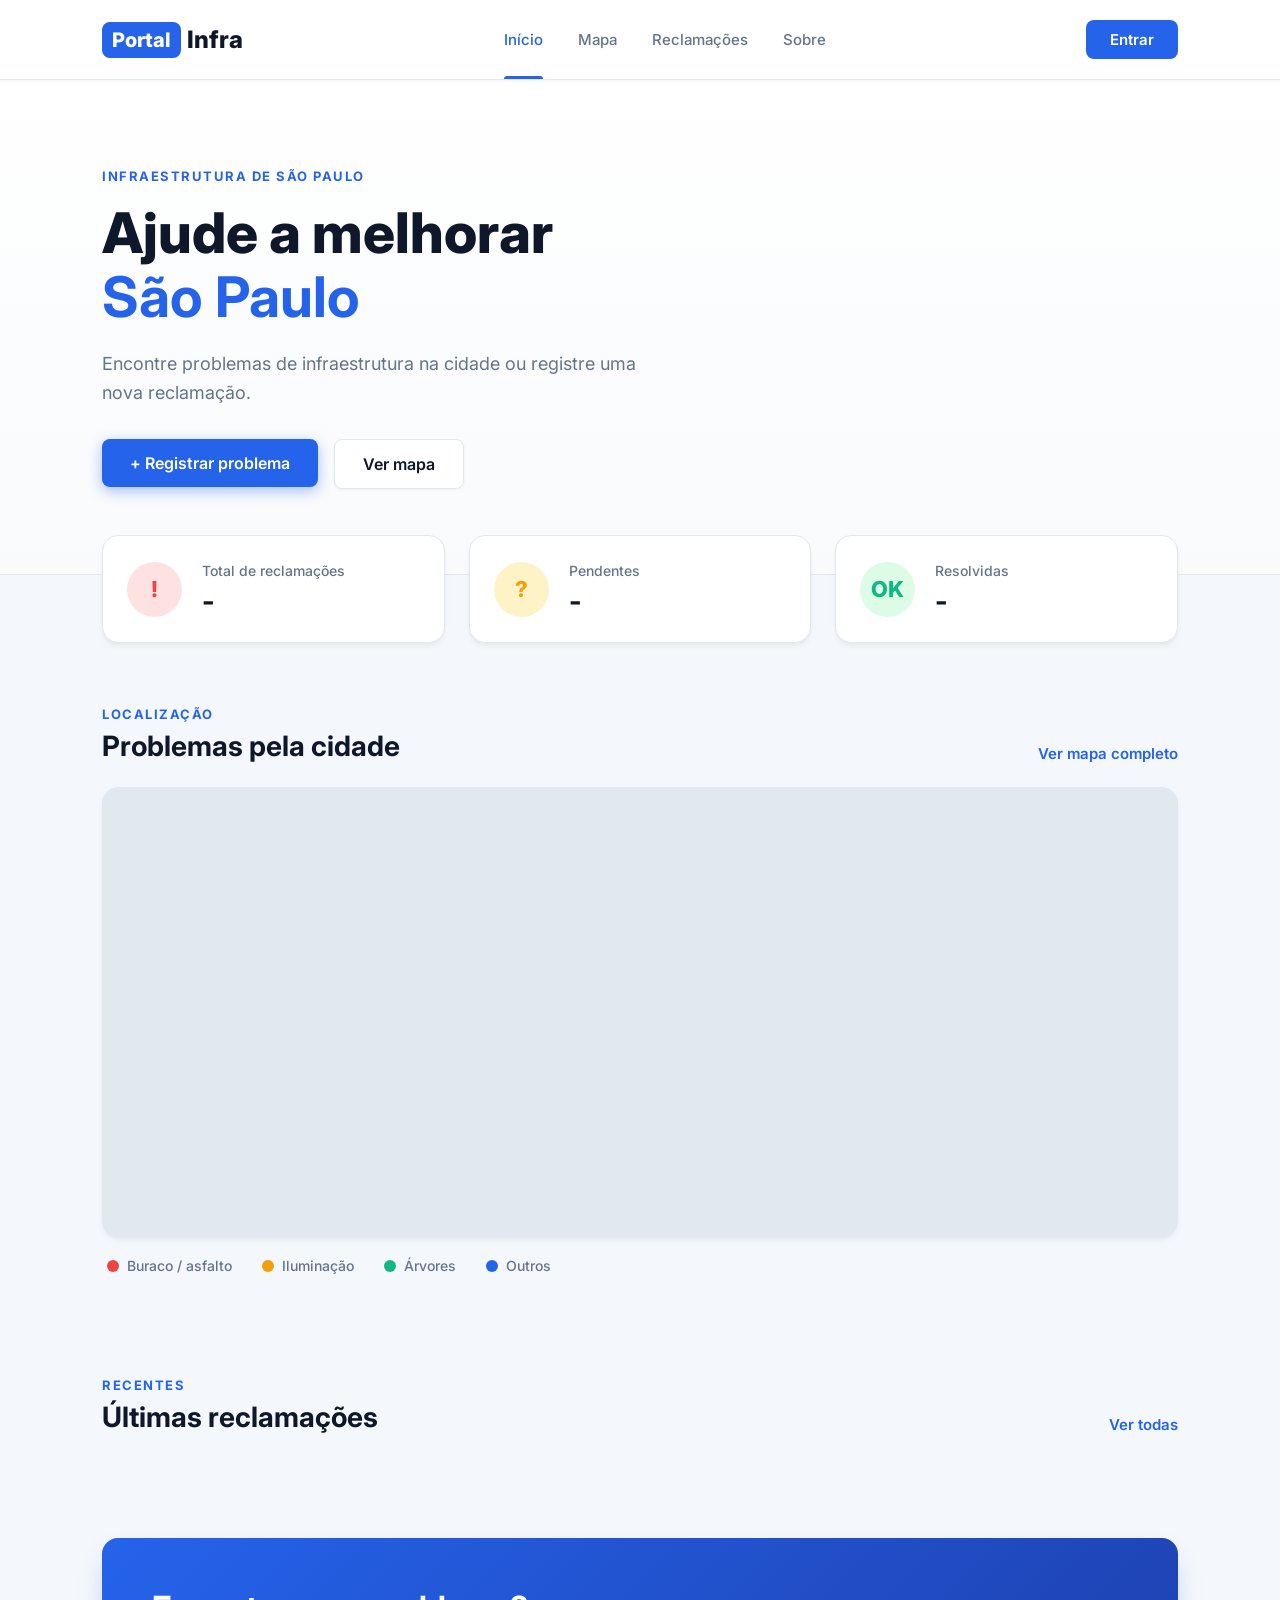
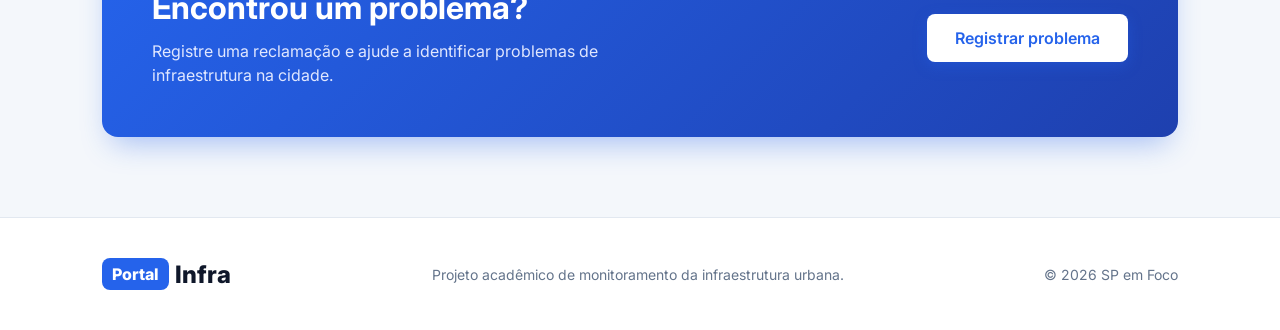
==== index.html @ 8dc9df92 "Adicionado Editar Reclamação e Excluir" ====
<!doctype html>
<html lang="pt-br">
  <head>
    <meta charset="UTF-8" />
    <meta name="viewport" content="width=device-width, initial-scale=1.0" />
    <title>Portal Infra</title>
    <!-- Adicionando a fonte Inter -->
    <link rel="preconnect" href="https://fonts.googleapis.com" />
    <link rel="preconnect" href="https://fonts.gstatic.com" crossorigin />
    <link
      href="https://fonts.googleapis.com/css2?family=Inter:wght@400;500;600;700;800&display=swap"
      rel="stylesheet"
    />
    <link rel="stylesheet" href="style.css" />
    <script src="api.js" defer></script>
    <script src="scriptindex.js" defer></script>
  </head>
  <body>
    <!-- CABEÇALHO -->
    <header class="header">
      <div class="logo"><span>Portal</span> Infra</div>

      <nav>
        <a href="#" class="active">Início</a>
        <a href="#">Mapa</a>
        <a href="reclamacoes.html">Reclamações</a>
        <a href="#">Sobre</a>
      </nav>

      <!-- Área do usuário -->
      <div class="user-menu" id="user-menu" style="display: none">
        <button
          class="user-menu-btn"
          id="user-menu-btn"
          type="button"
          aria-expanded="false"
        >
          <span id="nome-usuario">Usuário</span>
          <span class="seta-menu">▼</span>
        </button>

        <div class="user-dropdown" id="user-dropdown" hidden>
          <a href="perfil.html">Meu perfil</a>
          <a href="reclamacoes.html">Reclamações</a>
          <button type="button" id="btn-sair">Sair</button>
        </div>
      </div>
    
      <a href="login.html" id="btn-entrar">
        <button class="btn-login" type="button">Entrar</button>
      </a>
    </header>

    <!-- CONTEÚDO PRINCIPAL -->
    <main>
      <!-- HERO -->
      <section class="hero">
        <div class="hero-text">
          <span class="tag">INFRAESTRUTURA DE SÃO PAULO</span>
          <h1>
            Ajude a melhorar
            <strong>São Paulo</strong>
          </h1>
          <p>
            Encontre problemas de infraestrutura na cidade ou registre uma nova
            reclamação.
          </p>

          <div class="hero-buttons">
            <a href="nova-reclamacao.html">
              <button class="btn-primary">+ Registrar problema</button>
            </a>
            <button class="btn-secondary">Ver mapa</button>
          </div>
        </div>
      </section>

      <!-- ESTATÍSTICAS -->
      <section class="stats">
        <div class="stat-card">
          <div class="red-recl">!</div>
          <div>
            <span>Total de reclamações</span>
            <h2 id="count-total">-</h2>
          </div>
        </div>

        <div class="stat-card">
          <div class="analise-yel">?</div>
          <div>
            <span>Pendentes</span>
            <h2 id="count-pendentes">-</h2>
          </div>
        </div>

        <div class="stat-card">
          <div class="resolvidas-gre">OK</div>
          <div>
            <span>Resolvidas</span>
            <h2 id="count-resolvidas">-</h2>
          </div>
        </div>
      </section>

      <!-- MAPA -->
      <section class="map-section">
        <div class="section-title">
          <div>
            <span class="small-title">LOCALIZAÇÃO</span>
            <h2>Problemas pela cidade</h2>
          </div>
          <button class="see-map">Ver mapa completo</button>
        </div>

        <div class="map" id="map">
          <!-- Conteúdo do mapa inserido pelo JS -->
        </div>

        <!-- LEGENDA -->
        <div class="legend">
          <div><span class="legend-dot red-dot"></span> Buraco / asfalto</div>
          <div><span class="legend-dot yellow-dot"></span> Iluminação</div>
          <div><span class="legend-dot green-dot"></span> Árvores</div>
          <div><span class="legend-dot blue-dot"></span> Outros</div>
        </div>
      </section>

      <!-- RECLAMAÇÕES RECENTES -->
      <section class="complaints">
        <div class="section-title">
          <div>
            <span class="small-title">RECENTES</span>
            <h2>Últimas reclamações</h2>
          </div>
          <button class="see-map">Ver todas</button>
        </div>

        <div class="complaint-list">
          <!-- Conteúdo das reclamações inserido pelo JS -->
           <div class="complaint-list" id="lista-recentes"></div>
        </div>
      </section>

      <!-- CTA -->
      <section class="cta">
        <div>
          <h2>Encontrou um problema?</h2>
          <p>
            Registre uma reclamação e ajude a identificar problemas de
            infraestrutura na cidade.
          </p>
        </div>
        <button class="btn-primary cta-btn">Registrar problema</button>
      </section>
    </main>

    <!-- RODAPÉ -->
    <footer>
      <div class="logo"><span>Portal</span> Infra</div>
      <p>Projeto acadêmico de monitoramento da infraestrutura urbana.</p>
      <span>© 2026 SP em Foco</span>
    </footer>


  </body>
</html>
---- style.css ----
/* =========================
   VARIÁVEIS DE COR E ESTILO
========================= */
:root {
  --primary: #2563eb;
  --primary-hover: #1d4ed8;
  --bg-color: #f4f7fb;
  --white: #ffffff;
  --text-dark: #0f172a;
  --text-muted: #64748b;
  --border-light: #e2e8f0;

  --shadow-sm: 0 1px 3px rgba(0, 0, 0, 0.05);
  --shadow-md:
    0 4px 6px -1px rgba(0, 0, 0, 0.05), 0 2px 4px -1px rgba(0, 0, 0, 0.03);
  --shadow-lg:
    0 10px 15px -3px rgba(0, 0, 0, 0.05), 0 4px 6px -2px rgba(0, 0, 0, 0.025);

  --radius-sm: 8px;
  --radius-md: 12px;
  --radius-lg: 16px;
}

* {
  margin: 0;
  padding: 0;
  box-sizing: border-box;
}

body {
  font-family: "Inter", Arial, Helvetica, sans-serif;
  background: var(--bg-color);
  color: var(--text-dark);
  -webkit-font-smoothing: antialiased;
}

button {
  font-family: inherit;
  cursor: pointer;
  border: none;
  transition: all 0.2s ease;
}

a {
  text-decoration: none;
  color: inherit;
}

/* =========================
   HEADER
========================= */
.header {
  height: 80px;
  background: var(--white);
  display: flex;
  align-items: center;
  justify-content: space-between;
  padding: 0 8%;
  border-bottom: 1px solid var(--border-light);
  box-shadow: var(--shadow-sm);
  position: sticky;
  top: 0;
  z-index: 100;
}

.logo {
  font-size: 24px;
  font-weight: 800;
  color: var(--text-dark);
  display: flex;
  align-items: center;
}

.logo span {
  background: var(--primary);
  color: var(--white);
  padding: 6px 10px;
  border-radius: var(--radius-sm);
  margin-right: 6px;
  font-size: 20px;
}

nav {
  display: flex;
  gap: 35px;
}

nav a {
  color: var(--text-muted);
  font-size: 15px;
  font-weight: 500;
  transition: 0.2s;
  position: relative;
}

nav a:hover,
nav .active {
  color: var(--primary);
}

nav .active::after {
  content: "";
  position: absolute;
  bottom: -30px;
  left: 0;
  width: 100%;
  height: 3px;
  background: var(--primary);
  border-radius: 3px 3px 0 0;
}

.btn-login {
  background: var(--primary);
  color: var(--white);
  padding: 10px 24px;
  border-radius: var(--radius-sm);
  font-weight: 600;
  font-size: 15px;
}

.btn-login:hover {
  background: var(--primary-hover);
  transform: translateY(-1px);
  box-shadow: var(--shadow-md);
}

/* =========================
   HERO
========================= */
.hero {
  background: linear-gradient(to bottom, #ffffff, #f8fafc);
  padding: 85px 8% 85px;
  border-bottom: 1px solid var(--border-light);
}

.hero-text {
  max-width: 650px;
}

.tag,
.small-title {
  font-size: 13px;
  font-weight: 700;
  letter-spacing: 1.5px;
  color: var(--primary);
  text-transform: uppercase;
}

.hero h1 {
  font-size: 56px;
  font-weight: 800;
  line-height: 1.15;
  color: var(--text-dark);
  margin: 16px 0 20px;
}

.hero h1 strong {
  display: block;
  color: var(--primary);
}

.hero p {
  color: var(--text-muted);
  font-size: 18px;
  line-height: 1.6;
  max-width: 540px;
}

.hero-buttons {
  display: flex;
  gap: 16px;
  margin-top: 32px;
}

.btn-primary {
  background: var(--primary);
  color: var(--white);
  padding: 14px 28px;
  border-radius: var(--radius-sm);
  font-weight: 600;
  font-size: 16px;
  box-shadow: 0 4px 14px 0 rgba(37, 99, 235, 0.39);
}

.btn-primary:hover {
  background: var(--primary-hover);
  transform: translateY(-2px);
}

.btn-secondary {
  background: var(--white);
  color: var(--text-dark);
  padding: 14px 28px;
  border-radius: var(--radius-sm);
  font-weight: 600;
  font-size: 16px;
  border: 1px solid var(--border-light);
  box-shadow: var(--shadow-sm);
}

.btn-secondary:hover {
  background: #f8fafc;
  transform: translateY(-2px);
}

/* =========================
   ESTATÍSTICAS (OS 3 CARDS)
========================= */
.stats {
  padding: 0 8%;
  margin-top: -40px; /* Sobe os cards em cima do Hero */
  margin-bottom: 40px;
  display: grid;
  grid-template-columns: repeat(3, 1fr);
  gap: 24px;
  position: relative;
  z-index: 10;
}

.stat-card {
  background: var(--white);
  border: 1px solid var(--border-light);
  border-radius: var(--radius-lg);
  padding: 24px;
  display: flex;
  align-items: center;
  gap: 20px;
  box-shadow: var(--shadow-md);
  transition: 0.3s ease;
}

.stat-card:hover {
  transform: translateY(-5px);
  box-shadow: var(--shadow-lg);
}

.stat-card span {
  color: var(--text-muted);
  font-size: 14px;
  font-weight: 500;
}

.stat-card h2 {
  font-size: 28px;
  font-weight: 700;
  margin-top: 4px;
}

.red-recl,
.analise-yel,
.resolvidas-gre {
  display: flex;
  width: 55px;
  height: 55px;
  justify-content: center;
  align-items: center;
  border-radius: 50%;
  font-weight: 800;
  font-size: 22px;
  flex-shrink: 0;
}

.red-recl {
  background: #fee2e2;
  color: #ef4444;
}
.analise-yel {
  background: #fef3c7;
  color: #f59e0b;
}
.resolvidas-gre {
  background: #dcfce7;
  color: #10b981;
}

/* =========================
   TÍTULOS E SEÇÕES
========================= */
.map-section,
.complaints {
  padding: 20px 8% 60px;
}

.section-title {
  display: flex;
  justify-content: space-between;
  align-items: flex-end;
  margin-bottom: 24px;
}

.section-title h2 {
  font-size: 28px;
  font-weight: 700;
  margin-top: 6px;
}

.see-map {
  background: transparent;
  color: var(--primary);
  font-weight: 600;
  font-size: 15px;
}

.see-map:hover {
  text-decoration: underline;
}

/* =========================
   MAPA
========================= */
.map {
  display: flex;
  height: 450px;
  border-radius: var(--radius-lg);
  position: relative;
  overflow: hidden;
  border: 1px solid var(--border-light);
  background-color: #e2e8f0;
  align-items: center;
  justify-content: center;
  box-shadow: var(--shadow-md);
}

/* =========================
   LEGENDA
========================= */
.legend {
  display: flex;
  gap: 30px;
  padding: 20px 5px;
  color: var(--text-muted);
  font-size: 14px;
  font-weight: 500;
  flex-wrap: wrap; /* Evita que estoure a tela */
}

.legend div {
  display: flex;
  align-items: center;
  gap: 8px;
}

.legend-dot {
  width: 12px;
  height: 12px;
  border-radius: 50%;
}

.red-dot {
  background: #ef4444;
}
.yellow-dot {
  background: #f59e0b;
}
.green-dot {
  background: #10b981;
}
.blue-dot {
  background: var(--primary);
}

/* =========================
   RECLAMAÇÕES
========================= */
.complaint-list {
  display: flex;
  flex-direction: column;
  gap: 16px;
}

.complaint {
  background: var(--white);
  border: 1px solid var(--border-light);
  border-radius: var(--radius-md);
  padding: 20px 24px;
  display: flex;
  align-items: center;
  gap: 20px;
  box-shadow: var(--shadow-sm);
  transition: 0.3s ease;
  position: relative;
}

.complaint:hover {
  box-shadow: var(--shadow-md);
  transform: translateY(-2px);
}

.complaint-info {
  flex: 1;
}

.complaint-info h3 {
  font-size: 18px;
  font-weight: 600;
  margin-bottom: 6px;
  color: var(--text-dark);
}

.complaint-info p {
  font-size: 15px;
  color: var(--text-muted);
}

.date {
  font-size: 13px;
  color: #94a3b8;
  display: block;
  margin-top: 6px;
  font-weight: 500;
}

.status {
  padding: 8px 16px;
  border-radius: 20px;
  font-size: 13px;
  font-weight: 700;
  text-transform: uppercase;
  letter-spacing: 0.5px;
}

.pending {
  background: #fee2e2;
  color: #dc2626;
}
.analysis {
  background: #fef3c7;
  color: #d97706;
}
.resolved {
  background: #dcfce7;
  color: #16a34a;
}

.arrow {
  background: transparent;
  font-size: 24px;
  color: #cbd5e1;
}

.complaint:hover .arrow {
  color: var(--primary);
  transform: translateX(4px);
}

/* =========================
   CTA (Chamada de Ação)
========================= */
.cta {
  margin: 20px 8% 80px;
  padding: 50px;
  border-radius: var(--radius-lg);
  background: linear-gradient(135deg, var(--primary) 0%, #1e40af 100%);
  color: var(--white);
  display: flex;
  align-items: center;
  justify-content: space-between;
  box-shadow: 0 15px 30px -10px rgba(37, 99, 235, 0.4);
}

.cta h2 {
  font-size: 32px;
  font-weight: 700;
  margin-bottom: 12px;
}

.cta p {
  color: #e0e7ff;
  font-size: 16px;
  line-height: 1.5;
  max-width: 500px;
}

.cta .btn-primary {
  background: var(--white);
  color: var(--primary);
}

.cta .btn-primary:hover {
  background: #f8fafc;
  box-shadow: 0 4px 15px rgba(255, 255, 255, 0.3);
}

/* =========================
   FOOTER
========================= */
footer {
  background: var(--white);
  border-top: 1px solid var(--border-light);
  padding: 40px 8%;
  display: flex;
  align-items: center;
  justify-content: space-between;
  color: var(--text-muted);
  font-size: 14px;
}

footer .logo span {
  font-size: 16px;
}

/* =========================
   PÁGINAS DE AUTH / USER MENU
========================= */
.auth-page {
  display: flex;
  align-items: center;
  justify-content: center;
  min-height: calc(100vh - 80px - 100px);
  padding: 60px 5%;
  background: var(--bg-color);
}
.auth-container {
  width: 100%;
  max-width: 720px; /* Aumentado para o grid de cadastro caber perfeitamente */
  margin: 0 auto;
}

/* O Login e Recuperar continuam pequenos e centralizados */
#form-login,
#form-recuperar,
#area-verificacao {
  max-width: 420px;
  margin: 0 auto;
}

#form-cadastro {
  padding: 40px;
}

#cadastro-form {
  display: grid;
  grid-template-columns: 1fr 1fr;
  column-gap: 20px;
}

/* Elementos do cadastro que ocupam a linha inteira (as duas colunas) */
#cadastro-form > .input-group:first-child,
#cadastro-form > .input-group:nth-child(2),
#btn-enviar-codigo,
#cadastro-form .auth-footer {
  grid-column: 1 / -1;
}

.auth-card {
  background: var(--white);
  border: 1px solid var(--border-light);
  border-radius: var(--radius-lg);
  padding: 45px 40px;
  box-shadow: var(--shadow-lg);
}
.auth-header {
  text-align: center;
  margin-bottom: 35px;
}
.auth-header h2 {
  font-size: 26px;
  font-weight: 700;
  color: var(--text-dark);
  margin-bottom: 10px;
}
.auth-header p {
  font-size: 15px;
  color: var(--text-muted);
}
.input-group {
  margin-bottom: 20px;
  display: flex;
  flex-direction: column;
}
.input-group label {
  font-size: 14px;
  font-weight: 600;
  color: var(--text-dark);
  margin-bottom: 8px;
}
.input-group input {
  width: 100%;
  font-family: inherit;
  padding: 14px 16px;
  font-size: 15px;
  border: 1px solid var(--border-light);
  border-radius: var(--radius-sm);
  outline: none;
  transition: 0.2s;
  background: #f8fafc;
}
.input-group input:focus {
  border-color: var(--primary);
  background: var(--white);
  box-shadow: 0 0 0 4px rgba(37, 99, 235, 0.15);
}
.auth-options {
  display: flex;
  justify-content: space-between;
  align-items: center;
  font-size: 14px;
  margin-bottom: 30px;
  color: var(--text-muted);
}
.forgot-password {
  color: var(--primary);
  font-weight: 600;
}
.btn-full {
  width: 100%;
  font-size: 16px;
  padding: 16px;
  border-radius: var(--radius-sm);
}
.auth-footer {
  text-align: center;
  margin-top: 30px;
  font-size: 15px;
  color: var(--text-muted);
  border-top: 1px solid var(--border-light);
  padding-top: 30px;
}
.btn-link {
  background: none;
  color: var(--primary);
  font-weight: 600;
  font-size: 15px;
  padding: 0;
}
.btn-link:hover {
  text-decoration: underline;
}
.input-row {
  display: flex;
  gap: 16px;
}
.input-row .input-group {
  flex: 1;
  min-width: 0;
}
.input-row .input-group:last-child {
  flex: 0 0 120px;
}
#cep-status {
  display: block;
  min-height: 1em;
  margin-top: 6px;
  font-size: 0.85rem;
  color: var(--text-muted);
}
#cep-status[data-erro] {
  color: #ef4444;
}
#form-login,
#form-recuperar,
#area-verificacao {
  max-width: 420px;
  margin: 0 auto;
}
#form-cadastro {
  padding: 40px;
}
#cadastro-form {
  display: grid;
  grid-template-columns: minmax(0, 1fr) minmax(0, 1fr);
  column-gap: 20px;
}
#cadastro-form > .input-group:first-child,
#cadastro-form > .input-group:nth-child(2),
#btn-enviar-codigo {
  grid-column: 1 / -1;
}

.user-menu {
  position: relative;
}
.user-menu-btn {
  display: flex;
  align-items: center;
  gap: 10px;
  padding: 10px 16px;
  border: 1px solid var(--border-light);
  border-radius: var(--radius-sm);
  background: var(--white);
  color: var(--text-dark);
  font-size: 14px;
  font-weight: 600;
  cursor: pointer;
  transition: 0.2s;
}
.user-menu-btn:hover {
  background: #f8fafc;
  border-color: #cbd5e1;
}
.seta-menu {
  font-size: 10px;
  color: var(--text-muted);
}
.user-dropdown {
  position: absolute;
  top: calc(100% + 10px);
  right: 0;
  z-index: 1000;
  width: 220px;
  padding: 8px;
  background: var(--white);
  border: 1px solid var(--border-light);
  border-radius: var(--radius-md);
  box-shadow: var(--shadow-lg);
}
.user-dropdown[hidden] {
  display: none;
}
.user-dropdown a,
.user-dropdown button {
  display: block;
  width: 100%;
  padding: 12px 16px;
  border: none;
  border-radius: 6px;
  background: transparent;
  color: var(--text-dark);
  font: inherit;
  font-size: 14px;
  font-weight: 500;
  text-align: left;
  cursor: pointer;
  transition: 0.2s;
}
.user-dropdown a:hover {
  background: #f1f5f9;
  color: var(--primary);
}
.user-dropdown button {
  color: #ef4444;
  border-top: 1px solid var(--border-light);
  border-radius: 0 0 6px 6px;
  margin-top: 4px;
}
.user-dropdown button:hover {
  background: #fef2f2;
}

/* =========================
   RESPONSIVIDADE (MOBILE)
========================= */
@media (max-width: 850px) {
  /* Header & Hero */
  .header {
    padding: 0 5%;
  }
  nav {
    display: none;
  }

  .hero {
    padding: 50px 5% 70px;
    text-align: center;
  }
  .hero-text {
    margin: 0 auto;
    display: flex;
    flex-direction: column;
    align-items: center;
  }
  .hero h1 {
    font-size: 40px;
  }

  /* Botões adaptados para o celular */
  .hero-buttons {
    flex-direction: column;
    width: 100%;
  }
  .btn-primary,
  .btn-secondary {
    width: 100%;
    text-align: center;
  }

  /* CARDS: Ajuste das laterais e empilhamento */
  .stats {
    padding: 0 6%;
    grid-template-columns: 1fr;
    margin-top: -30px;
    gap: 16px;
  }

  /* Seções internas */
  .map-section,
  .complaints {
    padding: 20px 5% 40px;
  }
  .section-title {
    flex-direction: column;
    align-items: flex-start;
    gap: 12px;
  }
  .see-map {
    align-self: flex-start;
  }
  .map {
    height: 320px;
  }

  /* Reclamações Inteligentes com Grid */
  .complaint {
    display: grid;
    grid-template-columns: auto 1fr;
    grid-template-rows: auto auto;
    gap: 12px 15px;
    align-items: center;
  }

  .complaint > div:first-child {
    grid-column: 1;
    grid-row: 1;
  }
  .complaint-info {
    grid-column: 2;
    grid-row: 1;
  }

  .status {
    grid-column: 1 / -1;
    grid-row: 2;
    width: fit-content;
  }

  .arrow {
    position: absolute;
    right: 20px;
    bottom: 20px;
  }

  /* CTA Inferior */
  .cta {
    margin: 20px 5% 40px;
    padding: 40px 25px;
    flex-direction: column;
    text-align: center;
    gap: 20px;
  }
  .cta .btn-primary {
    width: 100%;
  }

  footer {
    flex-direction: column;
    gap: 15px;
    text-align: center;
  }
}

@media (max-width: 600px) {
  /* Telas ainda menores (Formulários) */
  #cadastro-form {
    grid-template-columns: 1fr;
  }
  .auth-card {
    padding: 30px 20px;
  }
  .input-row {
    flex-direction: column;
    gap: 0;
  }
  .input-row .input-group:last-child {
    flex: 1;
  }
}

/* =========================
   AJUSTE DO BOTÃO VOLTAR (NAVBAR) - GLOBAL
========================= */
.header .btn-secondary {
  background: transparent;
  color: var(--text-muted);
  padding: 8px 18px;
  font-size: 14px;
  font-weight: 600;
  border: 1px solid var(--border-light);
  border-radius: 20px;
  box-shadow: none;
  transition: 0.2s ease;
  display: flex;
  align-items: center;
}

.header .btn-secondary:hover {
  background: #f1f5f9;
  color: var(--primary);
  border-color: #cbd5e1;
  transform: translateY(0);
}
.header .btn-secondary {
    font-family: inherit;
    cursor: pointer;
}
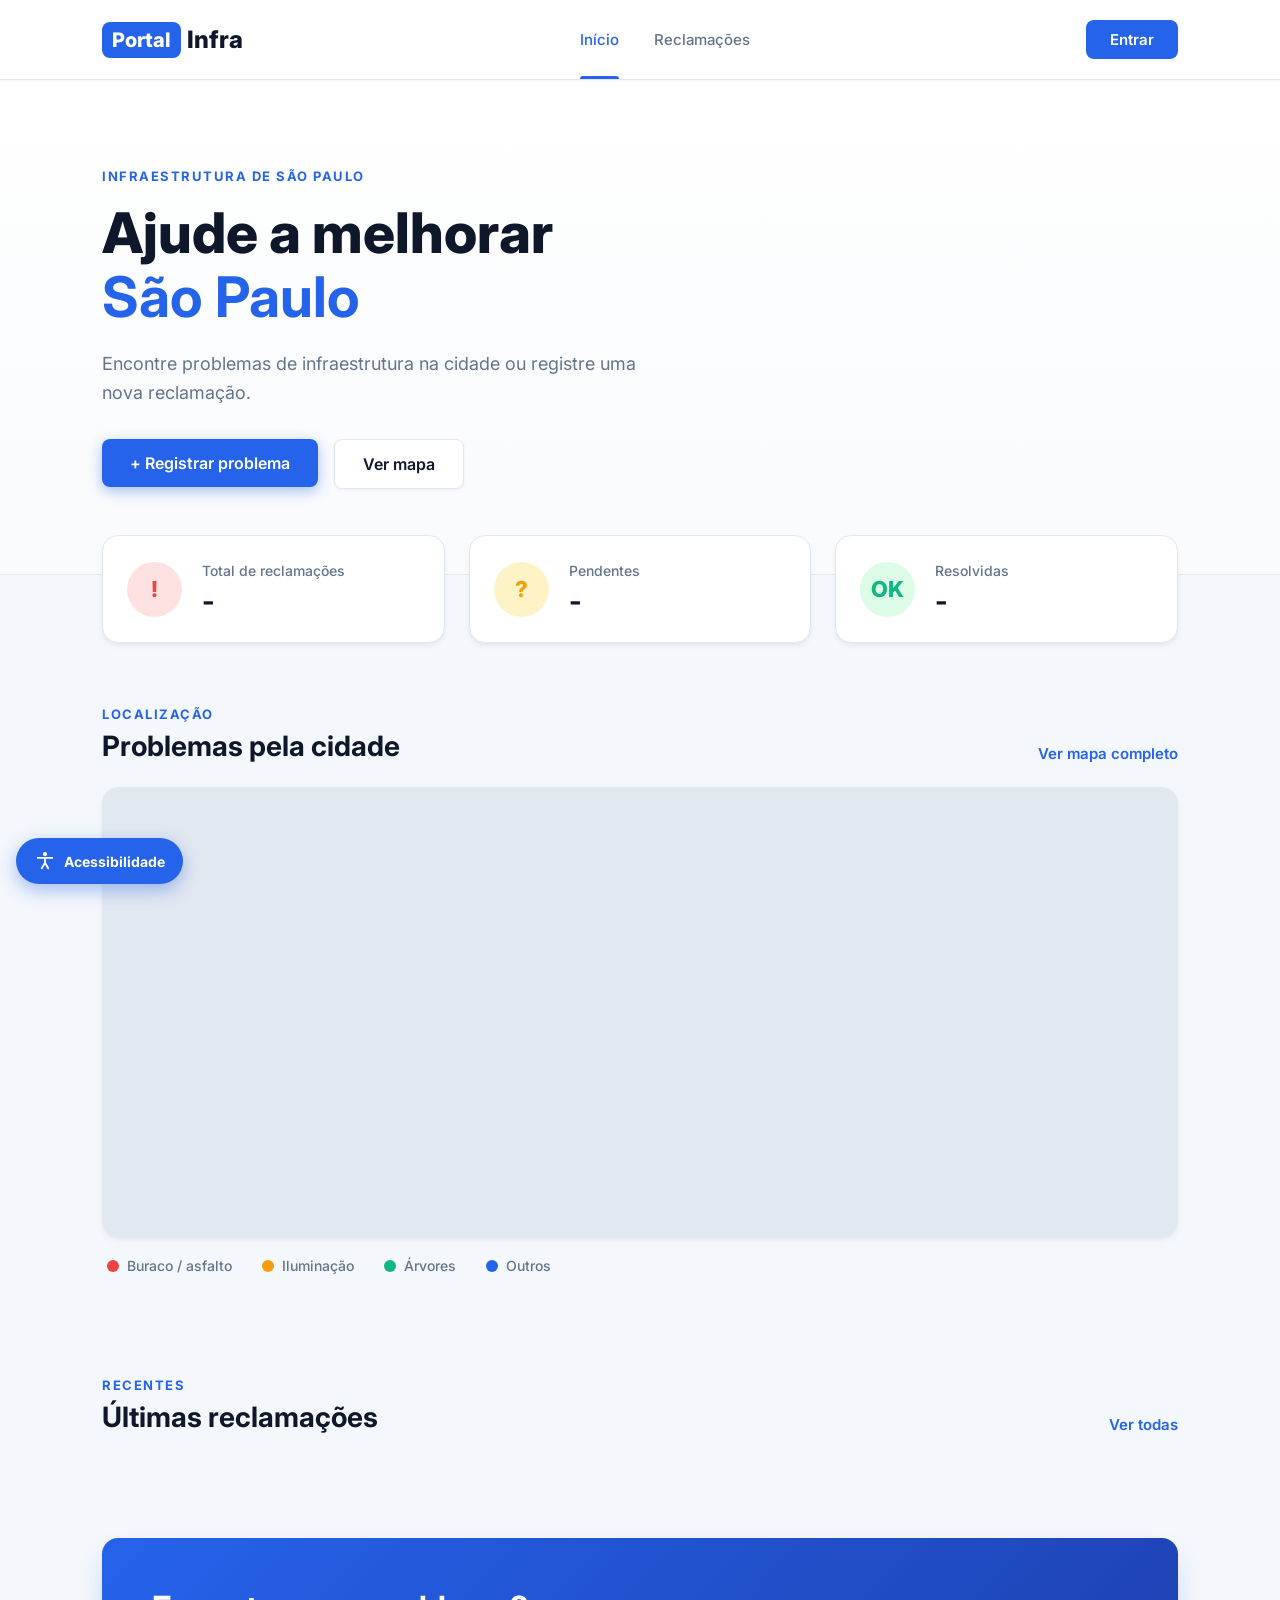
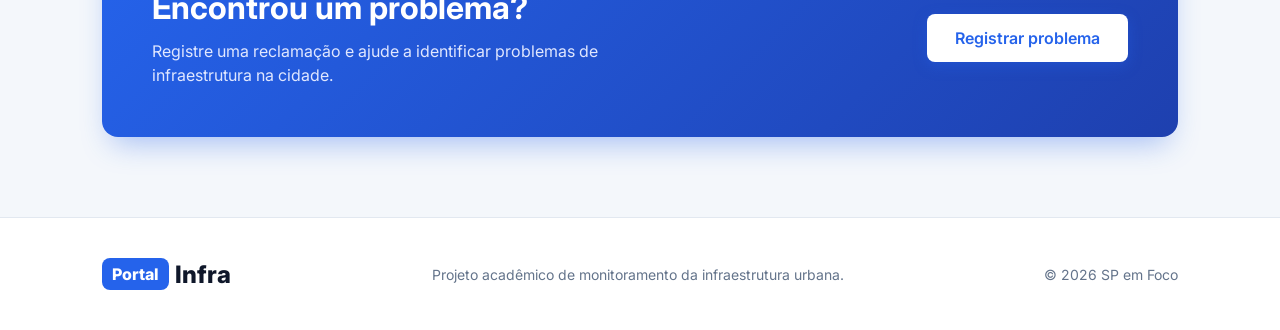
==== commit a804cc82: "removido do header mapa e sobre" ====
--- a/index.html
+++ b/index.html
@@ -1,166 +1,224 @@
 <!doctype html>
 <html lang="pt-br">
-  <head>
-    <meta charset="UTF-8" />
-    <meta name="viewport" content="width=device-width, initial-scale=1.0" />
-    <title>Portal Infra</title>
-    <!-- Adicionando a fonte Inter -->
-    <link rel="preconnect" href="https://fonts.googleapis.com" />
-    <link rel="preconnect" href="https://fonts.gstatic.com" crossorigin />
-    <link
-      href="https://fonts.googleapis.com/css2?family=Inter:wght@400;500;600;700;800&display=swap"
-      rel="stylesheet"
-    />
-    <link rel="stylesheet" href="style.css" />
-    <script src="api.js" defer></script>
-    <script src="scriptindex.js" defer></script>
-  </head>
-  <body>
-    <!-- CABEÇALHO -->
-    <header class="header">
-      <div class="logo"><span>Portal</span> Infra</div>
-
-      <nav>
-        <a href="#" class="active">Início</a>
-        <a href="#">Mapa</a>
+<head>
+  <meta charset="UTF-8" />
+  <meta name="viewport" content="width=device-width, initial-scale=1.0" />
+  <title>Portal Infra</title>
+  <!-- Adicionando a fonte Inter -->
+  <link rel="preconnect" href="https://fonts.googleapis.com" />
+  <link rel="preconnect" href="https://fonts.gstatic.com" crossorigin />
+  <link
+          href="https://fonts.googleapis.com/css2?family=Inter:wght@400;500;600;700;800&display=swap"
+          rel="stylesheet"
+  />
+  <link rel="stylesheet" href="style.css" />
+  <script src="api.js" defer></script>
+  <script src="scriptindex.js" defer></script>
+</head>
+<body>
+<!-- CABEÇALHO -->
+<header class="header">
+  <div class="logo"><span>Portal</span> Infra</div>
+
+  <nav id="nav-menu">
+    <a href="#" class="active">Início</a>
+
+    <a href="reclamacoes.html">Reclamações</a>
+    
+  </nav>
+
+  <div class="header-actions">
+    <!-- Área do usuário -->
+    <div class="user-menu" id="user-menu" style="display: none">
+      <button
+              class="user-menu-btn"
+              id="user-menu-btn"
+              type="button"
+              aria-expanded="false"
+      >
+        <span id="nome-usuario">Usuário</span>
+        <span class="seta-menu">▼</span>
+      </button>
+
+      <div class="user-dropdown" id="user-dropdown" hidden>
+        <a href="perfil.html">Meu perfil</a>
         <a href="reclamacoes.html">Reclamações</a>
-        <a href="#">Sobre</a>
-      </nav>
-
-      <!-- Área do usuário -->
-      <div class="user-menu" id="user-menu" style="display: none">
-        <button
-          class="user-menu-btn"
-          id="user-menu-btn"
-          type="button"
-          aria-expanded="false"
-        >
-          <span id="nome-usuario">Usuário</span>
-          <span class="seta-menu">▼</span>
-        </button>
-
-        <div class="user-dropdown" id="user-dropdown" hidden>
-          <a href="perfil.html">Meu perfil</a>
-          <a href="reclamacoes.html">Reclamações</a>
-          <button type="button" id="btn-sair">Sair</button>
-        </div>
-      </div>
-    
-      <a href="login.html" id="btn-entrar">
-        <button class="btn-login" type="button">Entrar</button>
-      </a>
-    </header>
-
-    <!-- CONTEÚDO PRINCIPAL -->
-    <main>
-      <!-- HERO -->
-      <section class="hero">
-        <div class="hero-text">
-          <span class="tag">INFRAESTRUTURA DE SÃO PAULO</span>
-          <h1>
-            Ajude a melhorar
-            <strong>São Paulo</strong>
-          </h1>
-          <p>
-            Encontre problemas de infraestrutura na cidade ou registre uma nova
-            reclamação.
-          </p>
-
-          <div class="hero-buttons">
-            <a href="nova-reclamacao.html">
-              <button class="btn-primary">+ Registrar problema</button>
-            </a>
-            <button class="btn-secondary">Ver mapa</button>
-          </div>
-        </div>
-      </section>
-
-      <!-- ESTATÍSTICAS -->
-      <section class="stats">
-        <div class="stat-card">
-          <div class="red-recl">!</div>
-          <div>
-            <span>Total de reclamações</span>
-            <h2 id="count-total">-</h2>
-          </div>
-        </div>
-
-        <div class="stat-card">
-          <div class="analise-yel">?</div>
-          <div>
-            <span>Pendentes</span>
-            <h2 id="count-pendentes">-</h2>
-          </div>
-        </div>
-
-        <div class="stat-card">
-          <div class="resolvidas-gre">OK</div>
-          <div>
-            <span>Resolvidas</span>
-            <h2 id="count-resolvidas">-</h2>
-          </div>
-        </div>
-      </section>
-
-      <!-- MAPA -->
-      <section class="map-section">
-        <div class="section-title">
-          <div>
-            <span class="small-title">LOCALIZAÇÃO</span>
-            <h2>Problemas pela cidade</h2>
-          </div>
-          <button class="see-map">Ver mapa completo</button>
-        </div>
-
-        <div class="map" id="map">
-          <!-- Conteúdo do mapa inserido pelo JS -->
-        </div>
-
-        <!-- LEGENDA -->
-        <div class="legend">
-          <div><span class="legend-dot red-dot"></span> Buraco / asfalto</div>
-          <div><span class="legend-dot yellow-dot"></span> Iluminação</div>
-          <div><span class="legend-dot green-dot"></span> Árvores</div>
-          <div><span class="legend-dot blue-dot"></span> Outros</div>
-        </div>
-      </section>
-
-      <!-- RECLAMAÇÕES RECENTES -->
-      <section class="complaints">
-        <div class="section-title">
-          <div>
-            <span class="small-title">RECENTES</span>
-            <h2>Últimas reclamações</h2>
-          </div>
-          <button class="see-map">Ver todas</button>
-        </div>
-
-        <div class="complaint-list">
-          <!-- Conteúdo das reclamações inserido pelo JS -->
-           <div class="complaint-list" id="lista-recentes"></div>
-        </div>
-      </section>
-
-      <!-- CTA -->
-      <section class="cta">
-        <div>
-          <h2>Encontrou um problema?</h2>
-          <p>
-            Registre uma reclamação e ajude a identificar problemas de
-            infraestrutura na cidade.
-          </p>
-        </div>
-        <button class="btn-primary cta-btn">Registrar problema</button>
-      </section>
-    </main>
-
-    <!-- RODAPÉ -->
-    <footer>
-      <div class="logo"><span>Portal</span> Infra</div>
-      <p>Projeto acadêmico de monitoramento da infraestrutura urbana.</p>
-      <span>© 2026 SP em Foco</span>
-    </footer>
-
-
-  </body>
-</html>
+        <button type="button" id="btn-sair">Sair</button>
+      </div>
+    </div>
+
+    <a href="login.html" id="btn-entrar">
+      <button class="btn-login" type="button">Entrar</button>
+    </a>
+
+    <!-- Botão Menu Mobile (Hambúrguer) -->
+    <button
+            class="menu-toggle"
+            id="menu-toggle"
+            type="button"
+            aria-label="Abrir menu de navegação"
+            aria-expanded="false"
+    >
+      <span class="hamburger-bar"></span>
+      <span class="hamburger-bar"></span>
+      <span class="hamburger-bar"></span>
+    </button>
+  </div>
+</header>
+
+<script>
+  // Renderização instantânea do cabeçalho e das opções de admin antes da resposta do servidor
+  (function () {
+    try {
+      const salvo = JSON.parse(localStorage.getItem("usuario") || "null");
+      if (salvo && salvo.nome) {
+        const btnEntrar = document.getElementById("btn-entrar");
+        const userMenu = document.getElementById("user-menu");
+        const nomeUsuario = document.getElementById("nome-usuario");
+        const dropdown = document.getElementById("user-dropdown");
+        const btnSair = document.getElementById("btn-sair");
+
+        if (btnEntrar) btnEntrar.style.display = "none";
+        if (userMenu) userMenu.style.display = "block";
+        if (nomeUsuario) nomeUsuario.textContent = salvo.nome;
+
+        if (salvo.tipo === "ADMIN" && dropdown) {
+          const linksAdmin = [
+            { id: "link-moderacao", href: "moderacao.html", texto: "Painel de Moderação" },
+            { id: "link-validacao-resolucoes", href: "validar-resolucoes.html", texto: "Validar Resoluções" },
+          ];
+
+          linksAdmin.forEach(({ id, href, texto }) => {
+            if (!document.getElementById(id)) {
+              const link = document.createElement("a");
+              link.id = id;
+              link.href = href;
+              link.textContent = texto;
+              if (btnSair) {
+                dropdown.insertBefore(link, btnSair);
+              } else {
+                dropdown.appendChild(link);
+              }
+            }
+          });
+        }
+      }
+    } catch (e) {
+      localStorage.removeItem("usuario");
+    }
+  })();
+</script>
+
+<!-- CONTEÚDO PRINCIPAL -->
+<main>
+  <!-- HERO -->
+  <section class="hero">
+    <div class="hero-text">
+      <span class="tag">INFRAESTRUTURA DE SÃO PAULO</span>
+      <h1>
+        Ajude a melhorar
+        <strong>São Paulo</strong>
+      </h1>
+      <p>
+        Encontre problemas de infraestrutura na cidade ou registre uma nova
+        reclamação.
+      </p>
+
+      <div class="hero-buttons">
+        <a href="nova-reclamacao.html" data-acao="nova-reclamacao">
+          <button class="btn-primary" type="button">+ Registrar problema</button>
+        </a>
+        <button class="btn-secondary" type="button">Ver mapa</button>
+      </div>
+    </div>
+  </section>
+
+  <!-- ESTATÍSTICAS -->
+  <section class="stats">
+    <div class="stat-card">
+      <div class="red-recl">!</div>
+      <div>
+        <span>Total de reclamações</span>
+        <h2 id="count-total">-</h2>
+      </div>
+    </div>
+
+    <div class="stat-card">
+      <div class="analise-yel">?</div>
+      <div>
+        <span>Pendentes</span>
+        <h2 id="count-pendentes">-</h2>
+      </div>
+    </div>
+
+    <div class="stat-card">
+      <div class="resolvidas-gre">OK</div>
+      <div>
+        <span>Resolvidas</span>
+        <h2 id="count-resolvidas">-</h2>
+      </div>
+    </div>
+  </section>
+
+  <!-- MAPA -->
+  <section class="map-section">
+    <div class="section-title">
+      <div>
+        <span class="small-title">LOCALIZAÇÃO</span>
+        <h2>Problemas pela cidade</h2>
+      </div>
+      <button class="see-map" type="button">Ver mapa completo</button>
+    </div>
+
+    <div class="map" id="map">
+      <!-- Conteúdo do mapa inserido pelo JS -->
+    </div>
+
+    <!-- LEGENDA -->
+    <div class="legend">
+      <div><span class="legend-dot red-dot"></span> Buraco / asfalto</div>
+      <div><span class="legend-dot yellow-dot"></span> Iluminação</div>
+      <div><span class="legend-dot green-dot"></span> Árvores</div>
+      <div><span class="legend-dot blue-dot"></span> Outros</div>
+    </div>
+  </section>
+
+  <!-- RECLAMAÇÕES RECENTES -->
+  <section class="complaints">
+    <div class="section-title">
+      <div>
+        <span class="small-title">RECENTES</span>
+        <h2>Últimas reclamações</h2>
+      </div>
+      <button class="see-map" type="button">Ver todas</button>
+    </div>
+
+    <div class="complaint-list">
+      <!-- Conteúdo das reclamações inserido pelo JS -->
+      <div class="complaint-list" id="lista-recentes"></div>
+    </div>
+  </section>
+
+  <!-- CTA -->
+  <section class="cta">
+    <div>
+      <h2>Encontrou um problema?</h2>
+      <p>
+        Registre uma reclamação e ajude a identificar problemas de
+        infraestrutura na cidade.
+      </p>
+    </div>
+    <button class="btn-primary cta-btn" type="button" data-acao="nova-reclamacao">
+      Registrar problema
+    </button>
+  </section>
+</main>
+
+<!-- RODAPÉ -->
+<footer>
+  <div class="logo"><span>Portal</span> Infra</div>
+  <p>Projeto acadêmico de monitoramento da infraestrutura urbana.</p>
+  <span>© 2026 SP em Foco</span>
+</footer>
+</body>
+</html>
--- a/style.css
+++ b/style.css
@@ -122,6 +122,55 @@
   background: var(--primary-hover);
   transform: translateY(-1px);
   box-shadow: var(--shadow-md);
+}
+
+.header-actions {
+  display: flex;
+  align-items: center;
+  gap: 12px;
+}
+
+/* =========================
+   MENU HAMBÚRGUER (MOBILE)
+========================= */
+.menu-toggle {
+  display: none;
+  background: transparent;
+  border: 1px solid var(--border-light);
+  border-radius: var(--radius-sm);
+  padding: 8px 10px;
+  cursor: pointer;
+  flex-direction: column;
+  justify-content: center;
+  align-items: center;
+  gap: 4px;
+  transition: background-color 0.2s, border-color 0.2s;
+}
+
+.menu-toggle:hover {
+  background: #f1f5f9;
+  border-color: #cbd5e1;
+}
+
+.hamburger-bar {
+  display: block;
+  width: 20px;
+  height: 2px;
+  background-color: var(--text-dark);
+  border-radius: 2px;
+  transition: transform 0.3s ease, opacity 0.3s ease;
+}
+
+.menu-toggle.aberto .hamburger-bar:nth-child(1) {
+  transform: translateY(6px) rotate(45deg);
+}
+
+.menu-toggle.aberto .hamburger-bar:nth-child(2) {
+  opacity: 0;
+}
+
+.menu-toggle.aberto .hamburger-bar:nth-child(3) {
+  transform: translateY(-6px) rotate(-45deg);
 }
 
 /* =========================
@@ -744,8 +793,79 @@
   /* Header & Hero */
   .header {
     padding: 0 5%;
-  }
+    position: sticky;
+    top: 0;
+    z-index: 100;
+  }
+
+  .menu-toggle {
+    display: flex;
+  }
+
+  .logo {
+    font-size: 20px;
+  }
+
+  .logo span {
+    font-size: 16px;
+    padding: 4px 8px;
+  }
+
+  .btn-login {
+    padding: 8px 16px;
+    font-size: 14px;
+  }
+
+  .user-menu-btn {
+    padding: 8px 12px;
+    font-size: 13px;
+  }
+
   nav {
+    display: none;
+    position: absolute;
+    top: 80px;
+    left: 0;
+    width: 100%;
+    background: var(--white);
+    flex-direction: column;
+    padding: 16px 6%;
+    gap: 12px;
+    border-bottom: 1px solid var(--border-light);
+    box-shadow: var(--shadow-lg);
+    box-sizing: border-box;
+    z-index: 99;
+  }
+
+  nav.aberto {
+    display: flex;
+    animation: fadeInMenu 0.2s ease forwards;
+  }
+
+  @keyframes fadeInMenu {
+    from {
+      opacity: 0;
+      transform: translateY(-8px);
+    }
+    to {
+      opacity: 1;
+      transform: translateY(0);
+    }
+  }
+
+  nav a {
+    font-size: 16px;
+    padding: 10px 0;
+    border-bottom: 1px solid #f1f5f9;
+    width: 100%;
+    display: block;
+  }
+
+  nav a:last-child {
+    border-bottom: none;
+  }
+
+  nav .active::after {
     display: none;
   }
 
@@ -768,10 +888,16 @@
     flex-direction: column;
     width: 100%;
   }
-  .btn-primary,
-  .btn-secondary {
+  .hero-buttons .btn-primary,
+  .hero-buttons .btn-secondary {
     width: 100%;
     text-align: center;
+  }
+
+  .header .btn-secondary {
+    width: auto;
+    flex-shrink: 0;
+    white-space: nowrap;
   }
 
   /* CARDS: Ajuste das laterais e empilhamento */
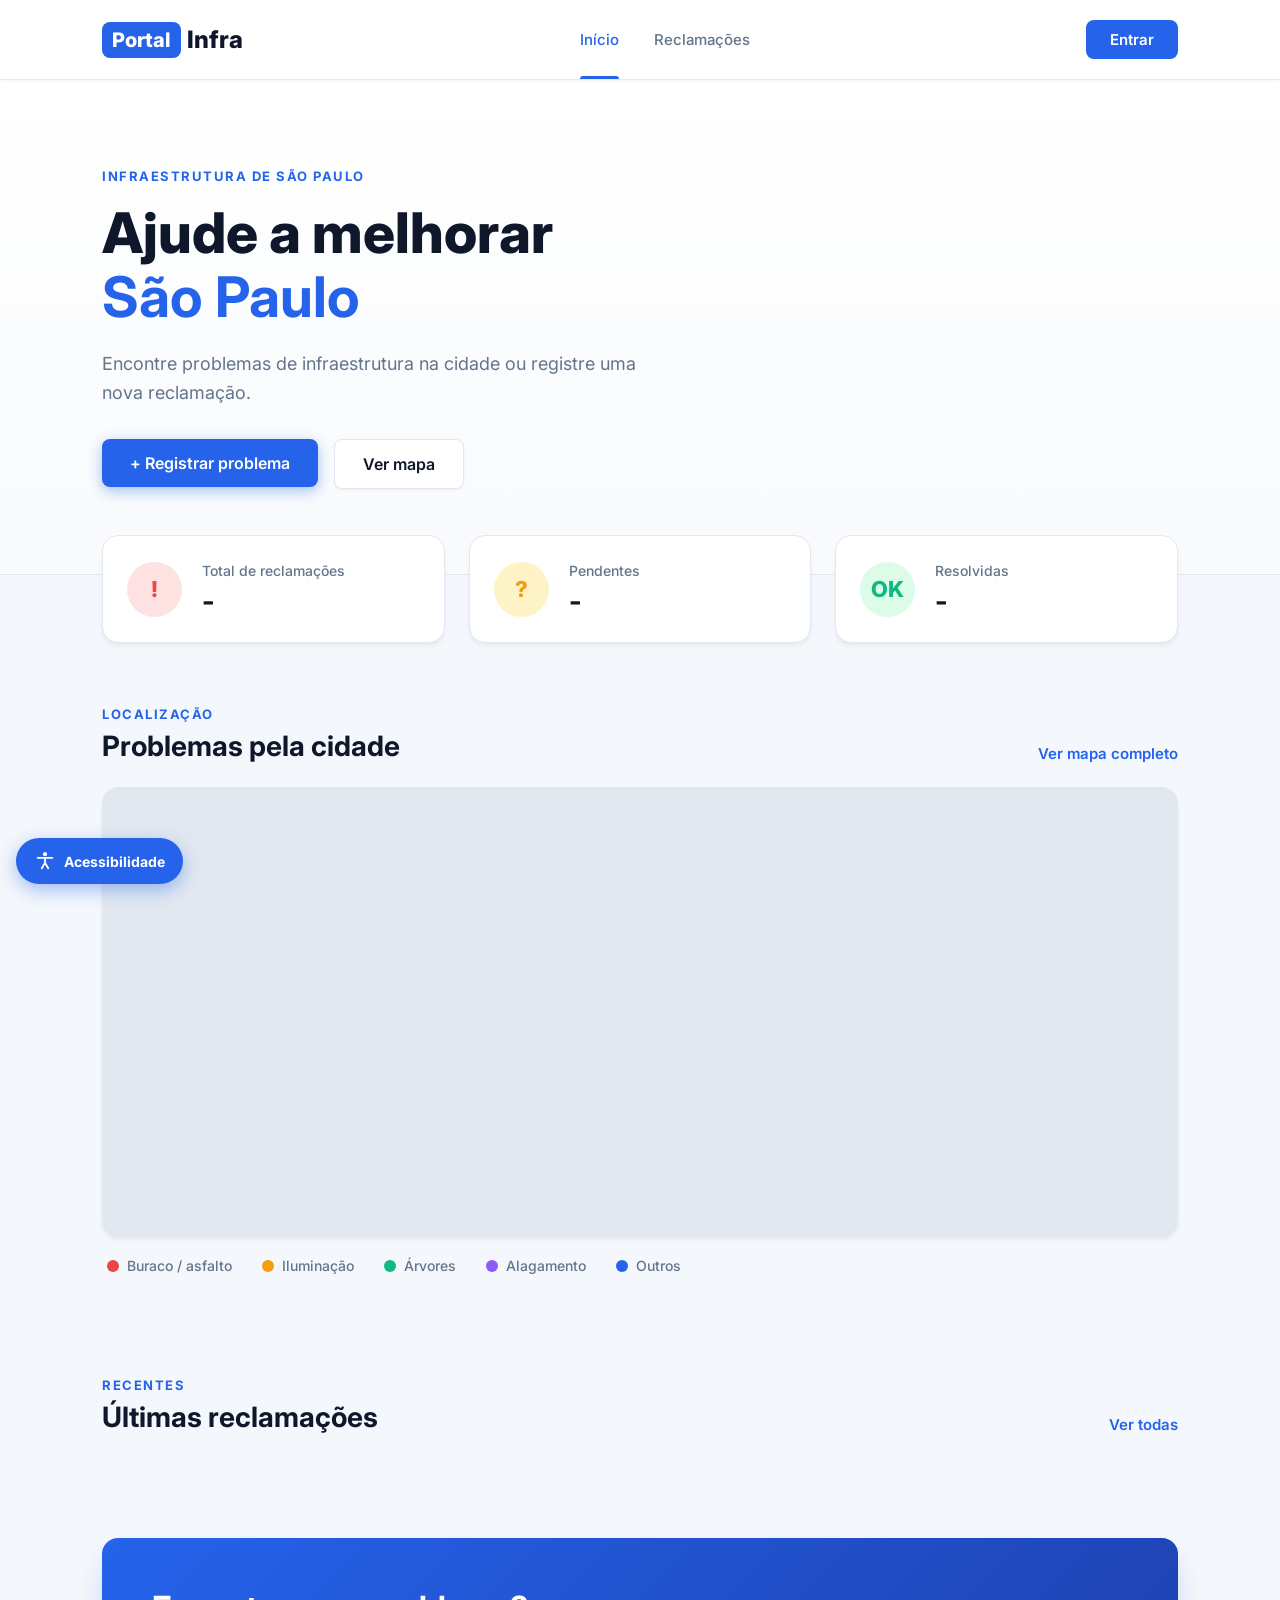
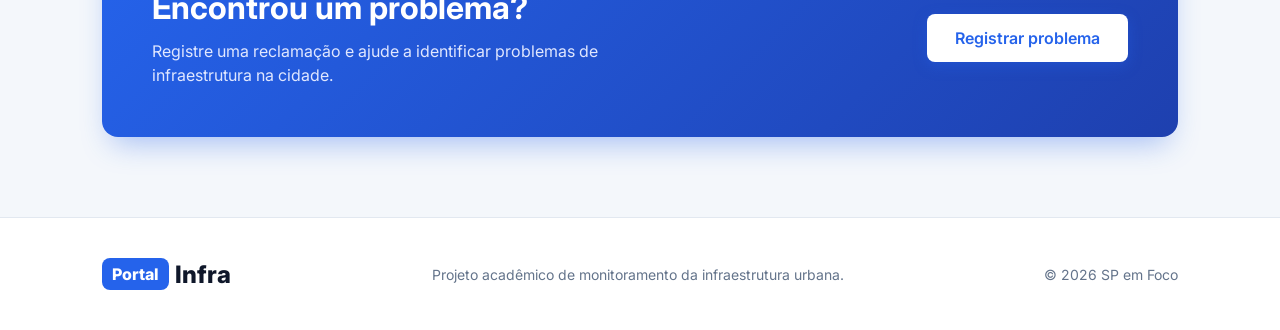
==== commit 5ab18222: "purple dot adicionado" ====
--- a/index.html
+++ b/index.html
@@ -179,7 +179,9 @@
       <div><span class="legend-dot red-dot"></span> Buraco / asfalto</div>
       <div><span class="legend-dot yellow-dot"></span> Iluminação</div>
       <div><span class="legend-dot green-dot"></span> Árvores</div>
+      <div><span class="legend-dot purple-dot"></span>Alagamento</div>
       <div><span class="legend-dot blue-dot"></span> Outros</div>
+      
     </div>
   </section>
 
--- a/style.css
+++ b/style.css
@@ -406,6 +406,9 @@
 }
 .blue-dot {
   background: var(--primary);
+}
+.purple-dot {
+  background: #8b5cf6;
 }
 
 /* =========================
